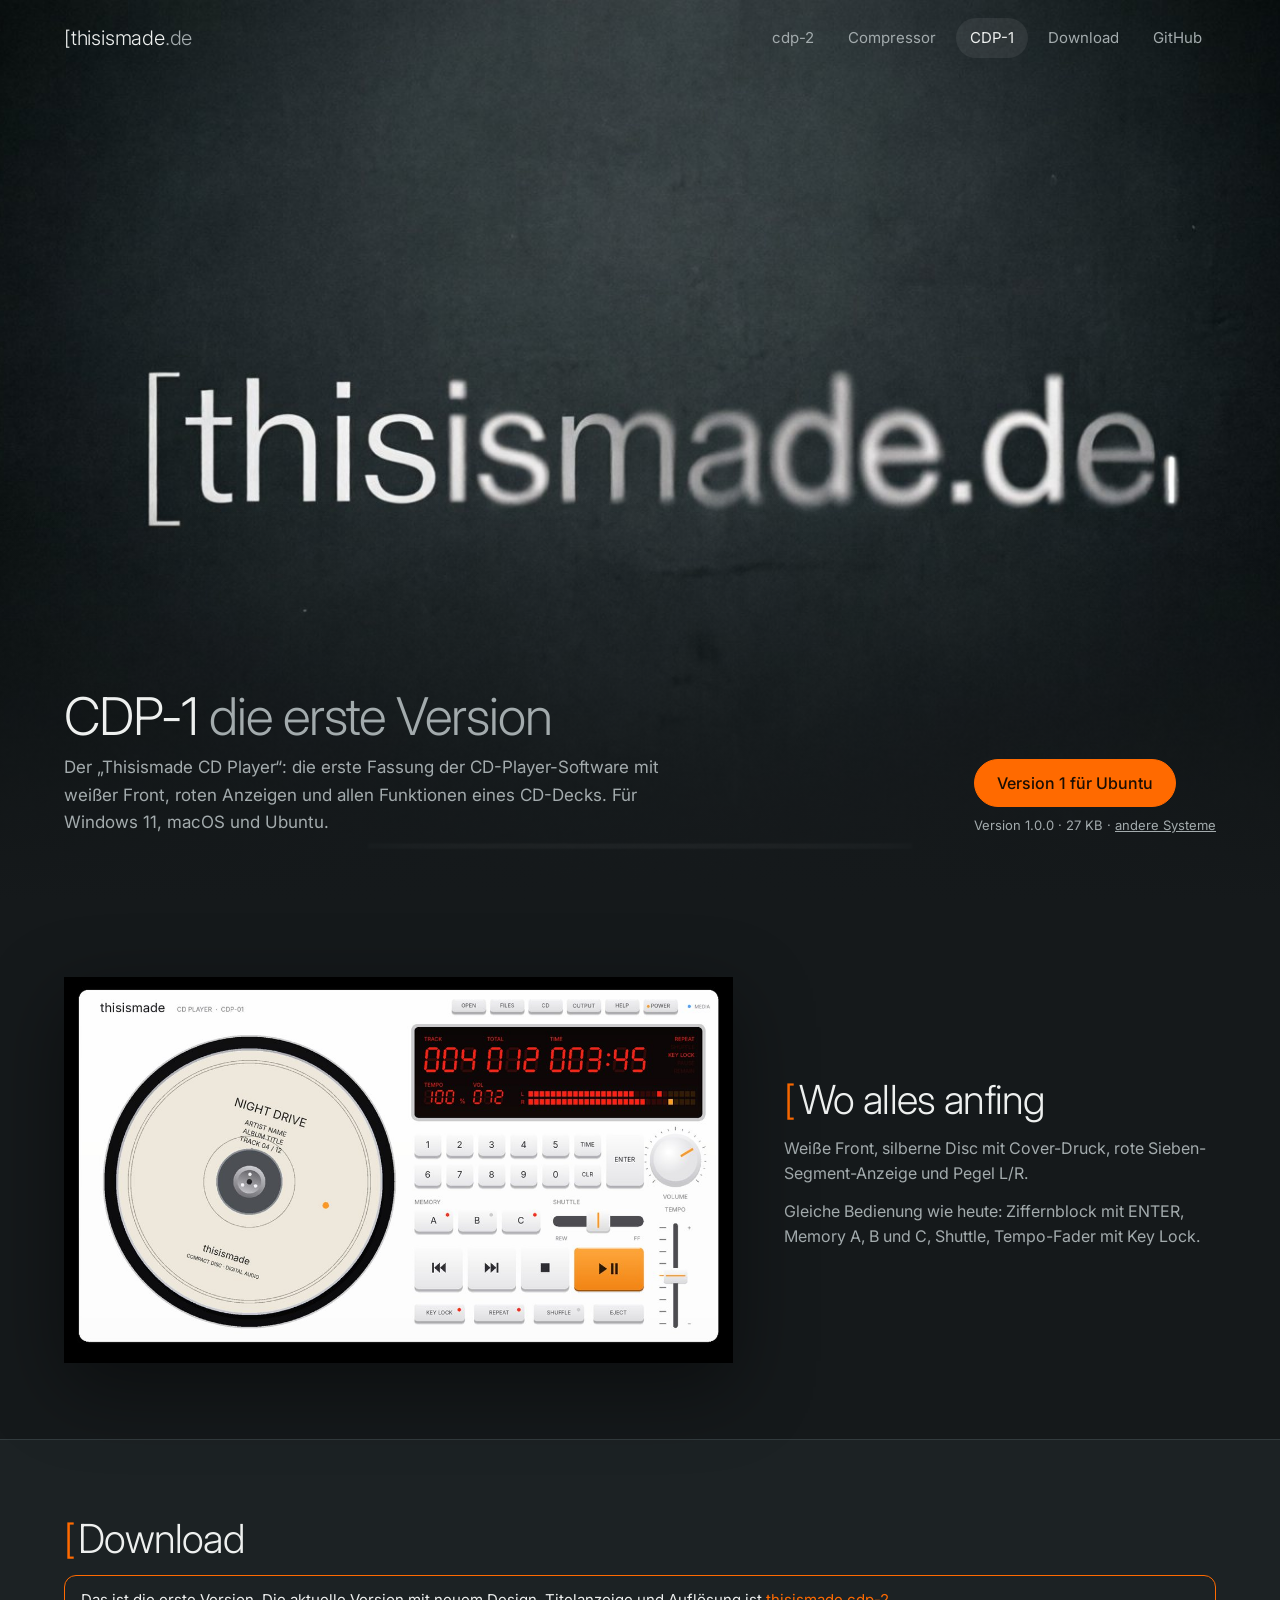
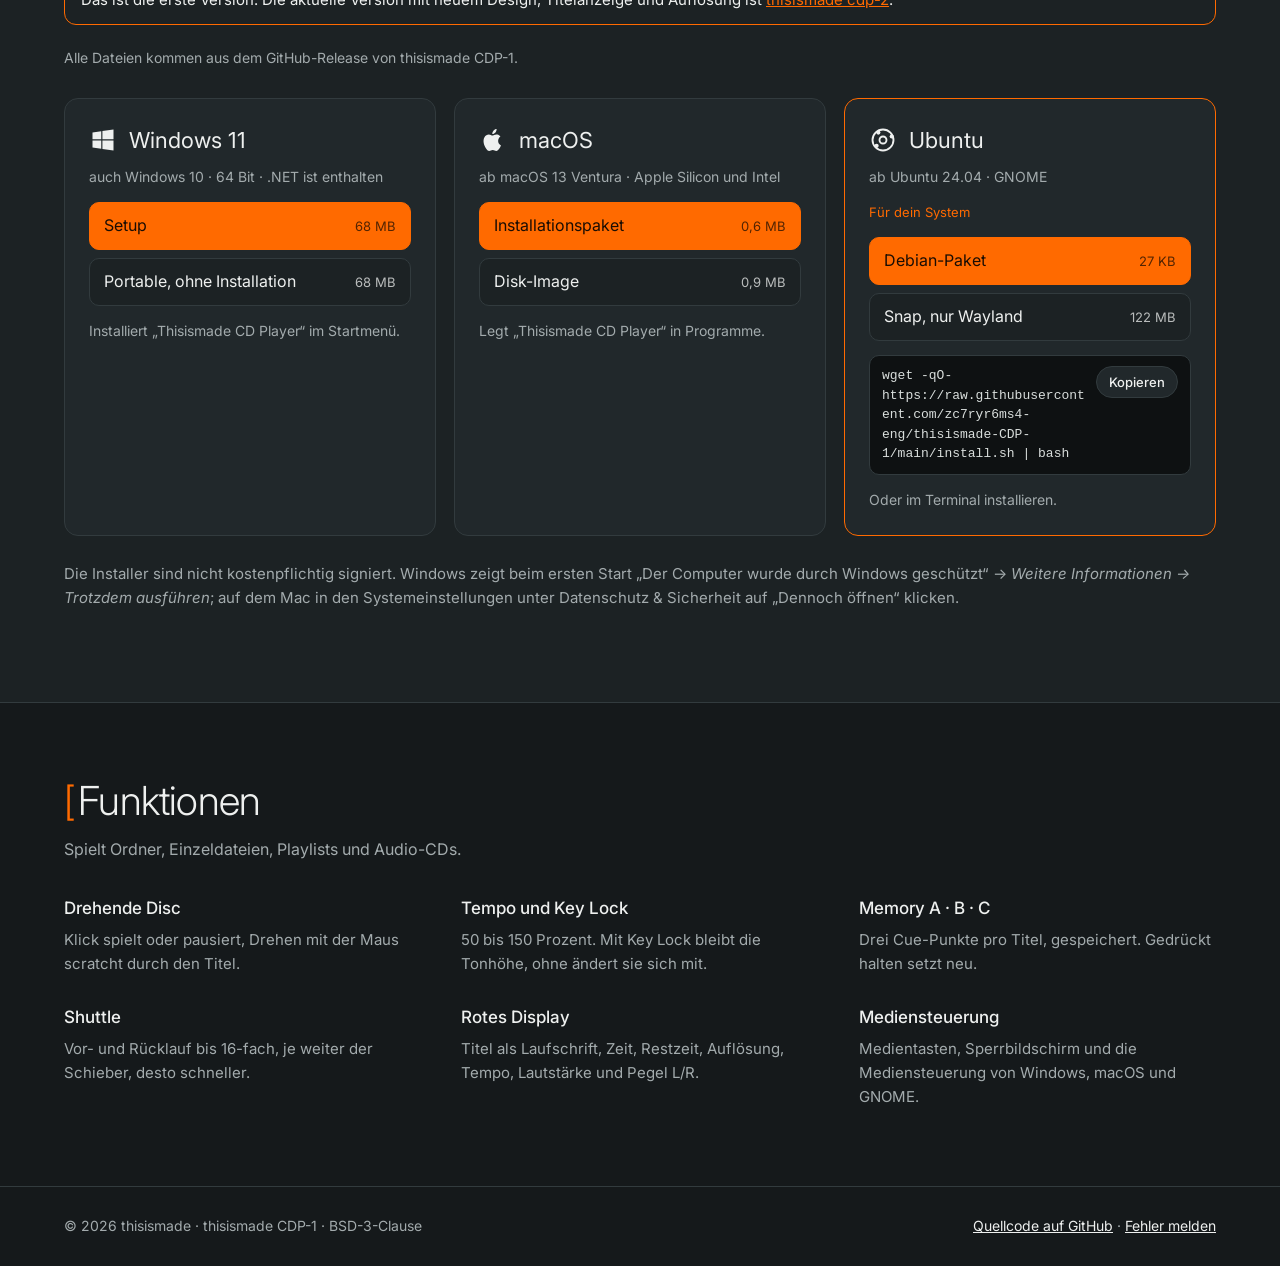
==== docs/cdp-1.html @ 824e46a5 "Website: Startseite cdp-2, eigene Unterseiten für Compressor und CDP-1 im gleichen Design Co-Authore" ====
<!DOCTYPE html>
<html lang="de">
<head>
<meta charset="utf-8">
<meta name="viewport" content="width=device-width, initial-scale=1">
<title>thisismade CDP-1</title>
<link rel="preconnect" href="https://fonts.googleapis.com">
<link rel="preconnect" href="https://fonts.gstatic.com" crossorigin>
<link href="https://fonts.googleapis.com/css2?family=Inter:wght@300;400;500;600&display=swap" rel="stylesheet">
<link rel="stylesheet" href="style.css">
</head>
<body>
<header class="hero" id="top">
  <nav aria-label="Hauptnavigation">
    <a class="mark" href="index.html">[thisismade<b>.de</b></a>
    <ul><li><a href="index.html">cdp-2</a></li><li><a href="compressor.html">Compressor</a></li><li class="keep"><a href="cdp-1.html" aria-current="page">CDP-1</a></li><li><a href="#download">Download</a></li><li><a href="https://github.com/zc7ryr6ms4-eng/thisismade-CDP-1" target="_blank" rel="noopener">GitHub</a></li></ul>
  </nav>
  <div class="hero-text">
    <div>
      <h1>CDP-1 <span>die erste Version</span></h1>
      <p class="lead">Der „Thisismade CD Player“: die erste Fassung der CD-Player-Software mit weißer Front, roten Anzeigen und allen Funktionen eines CD-Decks. Für Windows&nbsp;11, macOS und Ubuntu.</p>
    </div>
    <div class="cta">
      <a class="btn main" id="heroBtn" href="#download">Version 1 herunterladen</a>
      <span class="note" id="heroNote">Version 1.0.0 · Archiv · BSD-Lizenz</span>
    </div>
  </div>
</header>

<section class="band player" id="player">
  <div class="wrap">
    <img class="shot" src="cdp1.jpg" width="1200" height="692" alt="Die Gerätefront von Thisismade CDP-1: weiße Front mit Disc, rotem Display und Bedienfeld">
    <div>
      <h2><span class="br">[</span>Wo alles anfing</h2>
      <p>Weiße Front, silberne Disc mit Cover-Druck, rote Sieben-Segment-Anzeige und Pegel L/R.</p><p>Gleiche Bedienung wie heute: Ziffernblock mit ENTER, Memory A, B und C, Shuttle, Tempo-Fader mit Key Lock.</p>
    </div>
  </div>
</section>

<section class="band dl" id="download">
  <div class="wrap">
    <h2><span class="br">[</span>Download</h2>
    <p class="banner">Das ist die erste Version. Die aktuelle Version mit neuem Design, Titelanzeige und Auflösung ist <a href="index.html">thisismade cdp-2</a>.</p><p class="hint">Alle Dateien kommen aus dem GitHub-Release von thisismade CDP-1.</p>
    <div class="grid" id="osGrid"></div>
    <p class="more">Die Installer sind nicht kostenpflichtig signiert. Windows zeigt beim ersten Start „Der Computer wurde durch Windows geschützt“ → <em>Weitere Informationen → Trotzdem ausführen</em>; auf dem Mac in den Systemeinstellungen unter Datenschutz &amp; Sicherheit auf „Dennoch öffnen“ klicken.</p>
  </div>
</section>

<section class="band feat" id="funktionen">
  <div class="wrap">
    <h2><span class="br">[</span>Funktionen</h2>
    <p>Spielt Ordner, Einzeldateien, Playlists und Audio-CDs.</p>
    <div class="flist"><div><h4>Drehende Disc</h4><p>Klick spielt oder pausiert, Drehen mit der Maus scratcht durch den Titel.</p></div><div><h4>Tempo und Key Lock</h4><p>50 bis 150 Prozent. Mit Key Lock bleibt die Tonhöhe, ohne ändert sie sich mit.</p></div><div><h4>Memory A · B · C</h4><p>Drei Cue-Punkte pro Titel, gespeichert. Gedrückt halten setzt neu.</p></div><div><h4>Shuttle</h4><p>Vor- und Rücklauf bis 16-fach, je weiter der Schieber, desto schneller.</p></div><div><h4>Rotes Display</h4><p>Titel als Laufschrift, Zeit, Restzeit, Auflösung, Tempo, Lautstärke und Pegel L/R.</p></div><div><h4>Mediensteuerung</h4><p>Medientasten, Sperrbildschirm und die Mediensteuerung von Windows, macOS und GNOME.</p></div></div>
  </div>
</section>

<footer>
  <span>© 2026 thisismade · thisismade CDP-1 · BSD-3-Clause</span>
  <span><a href="https://github.com/zc7ryr6ms4-eng/thisismade-CDP-1" target="_blank" rel="noopener">Quellcode auf GitHub</a> · <a href="https://github.com/zc7ryr6ms4-eng/thisismade-CDP-1/issues" target="_blank" rel="noopener">Fehler melden</a></span>
</footer>

<script>
{
  const icons = {"win": "<svg viewBox=\"0 0 24 24\" aria-hidden=\"true\"><path fill=\"currentColor\" d=\"M3 5.5 10.5 4.4v7H3zM11.5 4.3 21 3v8.4h-9.5zM3 12.5h7.5v7.1L3 18.5zM11.5 12.5H21V21l-9.5-1.3z\"/></svg>", "mac": "<svg viewBox=\"0 0 24 24\" aria-hidden=\"true\"><path fill=\"currentColor\" d=\"M16.4 12.6c0-2.4 2-3.5 2-3.6-1.1-1.6-2.8-1.8-3.4-1.8-1.4-.1-2.8.9-3.5.9s-1.8-.9-3-.9C7 7.2 5.5 8.1 4.7 9.6c-1.7 2.9-.4 7.1 1.2 9.4.8 1.1 1.7 2.4 2.9 2.4s1.6-.8 3-.8 1.8.8 3 .8 2-1.1 2.8-2.3c.9-1.3 1.2-2.5 1.2-2.6 0 0-2.4-.9-2.4-3.9zM14.1 5.5c.6-.8 1.1-1.8 1-2.9-.9 0-2.1.6-2.7 1.4-.6.7-1.1 1.8-1 2.8 1 .1 2-.5 2.7-1.3z\"/></svg>", "lin": "<svg viewBox=\"0 0 24 24\" aria-hidden=\"true\"><circle cx=\"12\" cy=\"12\" r=\"9\" fill=\"none\" stroke=\"currentColor\" stroke-width=\"1.6\"/><circle cx=\"12\" cy=\"12\" r=\"3\" fill=\"none\" stroke=\"currentColor\" stroke-width=\"1.6\"/><circle cx=\"19.5\" cy=\"9\" r=\"1.8\" fill=\"currentColor\"/><circle cx=\"6.5\" cy=\"17\" r=\"1.8\" fill=\"currentColor\"/><circle cx=\"8\" cy=\"5.6\" r=\"1.8\" fill=\"currentColor\"/></svg>"};
  const systems = [{"id": "win", "name": "Windows 11", "req": "auch Windows 10 · 64 Bit · .NET ist enthalten", "files": [["https://github.com/zc7ryr6ms4-eng/thisismade-CDP-1/releases/latest/download/ThisismadeCDPlayer-Setup-1.0.0.exe", "Setup", "68 MB"], ["https://github.com/zc7ryr6ms4-eng/thisismade-CDP-1/releases/latest/download/ThisismadeCDPlayer-portable-win-x64.zip", "Portable, ohne Installation", "68 MB"]], "hint": "Installiert „Thisismade CD Player“ im Startmenü."}, {"id": "mac", "name": "macOS", "req": "ab macOS 13 Ventura · Apple Silicon und Intel", "files": [["https://github.com/zc7ryr6ms4-eng/thisismade-CDP-1/releases/latest/download/ThisismadeCDPlayer-1.0.0.pkg", "Installationspaket", "0,6 MB"], ["https://github.com/zc7ryr6ms4-eng/thisismade-CDP-1/releases/latest/download/ThisismadeCDPlayer.dmg", "Disk-Image", "0,9 MB"]], "hint": "Legt „Thisismade CD Player“ in Programme."}, {"id": "lin", "name": "Ubuntu", "req": "ab Ubuntu 24.04 · GNOME", "files": [["https://github.com/zc7ryr6ms4-eng/thisismade-CDP-1/releases/latest/download/thisismade-cd-player_1.0.0_all.deb", "Debian-Paket", "27 KB"], ["https://github.com/zc7ryr6ms4-eng/thisismade-CDP-1/releases/latest/download/thisismade-cd-player_1.0.0_amd64.snap", "Snap, nur Wayland", "122 MB"]], "cmd": "wget -qO- https://raw.githubusercontent.com/zc7ryr6ms4-eng/thisismade-CDP-1/main/install.sh | bash", "hint": "Oder im Terminal installieren."}];
  const ua = navigator.userAgent || "";
  const mine = /Windows/i.test(ua) ? "win" : /Mac OS X|Macintosh/i.test(ua) ? "mac" : /Linux|X11/i.test(ua) && !/Android/i.test(ua) ? "lin" : "";
  const grid = document.getElementById("osGrid");
  grid.innerHTML = systems.map(s => `
    <article class="os${s.id === mine ? " mine" : ""}" id="os-${s.id}">
      <h3>${icons[s.id]}${s.name}</h3>
      <p class="req">${s.req}</p>
      <span class="tag">Für dein System</span>
      <ul class="files">${s.files.map((f, i) => `
        <li><a class="${i === 0 ? "first" : ""}" href="${f[0]}" target="_blank" rel="noopener">
          <span>${f[1]}</span><small>${f[2]}</small></a></li>`).join("")}
      </ul>
      ${s.cmd ? `<div class="cmd"><code>${s.cmd}</code><button class="copy" type="button" data-cmd="${s.cmd}">Kopieren</button></div>` : ""}
      ${s.steps ? `<ol class="steps">${s.steps.map(x => `<li>${x}</li>`).join("")}</ol>` : ""}
      <p class="hint">${s.hint}</p>
    </article>`).join("");
  const heroAuto = "Version 1 f\u00fcr";
  if (mine && heroAuto) {
    const s = systems.find(x => x.id === mine);
    const btn = document.getElementById("heroBtn");
    btn.href = s.files[0][0];
    btn.target = "_blank";
    btn.rel = "noopener";
    btn.textContent = heroAuto + " " + s.name;
    document.getElementById("heroNote").innerHTML = "Version 1.0.0" + " · " + s.files[0][2] + ' · <a href="#download">andere Systeme</a>';
  }
  grid.addEventListener("click", async e => {
    const b = e.target.closest(".copy");
    if (!b) return;
    try {
      await navigator.clipboard.writeText(b.dataset.cmd);
      b.textContent = "Kopiert";
    } catch (err) {
      const r = document.createRange();
      r.selectNodeContents(b.previousElementSibling);
      const sel = getSelection();
      sel.removeAllRanges();
      sel.addRange(r);
      b.textContent = "Markiert";
    }
    setTimeout(() => { b.textContent = "Kopieren"; }, 1800);
  });
}
</script>
</body>
</html>
---- docs/style.css ----
/* VOICE occasion: a quiet product launch for one maker's own software
   IDEA the brand's dark chalkboard card, with the [ bracket as the recurring mark
   PICTURE the thisismade.de board full-bleed, then the player itself, large
   COLOUR charcoal #15191b, chalk white, slate greys, one orange #ff6a00 from the player's PLAY key
   TYPE Inter 300 for headings (like the thin logo), Inter 400/500 for text
   LAYOUT board as first screen with nav on top and title in the lower band; player, downloads in three columns, features, footer */
:root{color-scheme:dark;--bg:#15191b;--bg2:#1c2224;--panel:#21282b;--line:#323b3e;--ink:#eef0ef;--dim:#a3abad;--accent:#ff6a00;--accent-ink:#1a0d03}
*{box-sizing:border-box;min-width:0}
html{scroll-padding-top:72px;scroll-behavior:smooth}
body{margin:0;background:var(--bg);color:var(--ink);font:16px/1.6 Inter,"Helvetica Neue",Helvetica,Arial,sans-serif;overflow-x:clip;-webkit-font-smoothing:antialiased}
a{color:inherit}
img{max-width:100%;height:auto;display:block}
.wrap{max-width:1240px;margin:0 auto}
.band{padding-block:clamp(40px,6vw,96px);padding-left:max(5vw,16px,env(safe-area-inset-left,0px));padding-right:max(5vw,16px,env(safe-area-inset-right,0px))}

/* Kopf */
nav{position:absolute;inset:0 0 auto 0;z-index:2;display:flex;align-items:center;justify-content:space-between;gap:16px;flex-wrap:wrap;padding:18px max(5vw,16px)}
.mark{font-weight:300;font-size:20px;letter-spacing:-.01em;text-decoration:none;color:var(--ink)}
.mark b{font-weight:300;color:var(--dim)}
nav ul{display:flex;gap:6px;list-style:none;margin:0;padding:0;flex-wrap:wrap}
nav li a{display:inline-flex;align-items:center;min-height:40px;padding:0 14px;border-radius:20px;text-decoration:none;color:var(--dim);font-size:15px}
nav li a:hover,nav li a:focus-visible{color:var(--ink);background:rgba(255,255,255,.07)}

/* Bühne */
.hero{position:relative;min-height:min(100svh,940px);background:#111 url("bg.jpg") center 42%/cover no-repeat;display:flex;align-items:flex-end}
.hero::after{content:"";position:absolute;inset:0;background:linear-gradient(to bottom,rgba(21,25,27,0) 55%,rgba(21,25,27,.85) 88%,var(--bg) 100%);pointer-events:none}
.hero-text{position:relative;z-index:1;width:100%;padding:0 max(5vw,16px) clamp(32px,5vw,64px);display:grid;grid-template-columns:minmax(0,1fr) auto;gap:20px 40px;align-items:end;max-width:1340px;margin:0 auto}
h1{font-weight:300;font-size:clamp(34px,5vw,52px);line-height:1.05;letter-spacing:-.02em;margin:0 0 10px;text-wrap:balance}
h1 span{color:var(--dim)}
.lead{margin:0;color:var(--dim);font-size:17px;max-width:56ch}
.cta{display:flex;flex-direction:column;align-items:flex-start;gap:8px}
.btn{display:inline-flex;align-items:center;gap:10px;min-height:48px;padding:0 22px;border-radius:24px;font:500 16px/1 Inter,sans-serif;text-decoration:none;border:1px solid var(--line);background:var(--panel);color:var(--ink);cursor:pointer}
.btn:hover{border-color:#56615f}
.btn:focus-visible,.copy:focus-visible,nav a:focus-visible{outline:2px solid var(--accent);outline-offset:2px}
.btn.main{background:var(--accent);border-color:var(--accent);color:var(--accent-ink)}
.btn.main:hover{background:#ff8128}
.note{font-size:13px;color:var(--dim)}

/* Player */
.player{background:var(--bg)}
.player .wrap{display:grid;grid-template-columns:minmax(0,1.55fr) minmax(0,1fr);gap:clamp(28px,4vw,56px);align-items:center}
.shot{filter:drop-shadow(0 24px 40px rgba(0,0,0,.45))}
h2{font-weight:300;font-size:clamp(28px,3.6vw,40px);line-height:1.1;letter-spacing:-.02em;margin:0 0 14px;text-wrap:balance}
.player p{color:var(--dim);margin:0 0 12px}
.br{color:var(--accent);font-weight:300;margin-right:4px}

/* Downloads */
.dl{background:var(--bg2);border-block:1px solid var(--line)}
.grid{display:grid;grid-template-columns:repeat(3,minmax(0,1fr));gap:18px;margin-top:28px}
.os{background:var(--panel);border:1px solid var(--line);border-radius:14px;padding:24px;display:flex;flex-direction:column;gap:14px}
.os.mine{border-color:var(--accent)}
.os h3{margin:0;font-weight:400;font-size:22px;display:flex;align-items:center;gap:12px}
.os h3 svg{width:28px;height:28px;flex:none}
.os .req{margin:-6px 0 0;color:var(--dim);font-size:14px}
.tag{display:none;font-size:13px;color:var(--accent)}
.os.mine .tag{display:block}
.files{list-style:none;margin:0;padding:0;display:grid;gap:8px}
.files a{display:flex;justify-content:space-between;align-items:center;gap:12px;min-height:48px;padding:10px 14px;border-radius:10px;border:1px solid var(--line);text-decoration:none;background:var(--bg2)}
.files a:hover{border-color:#56615f}
.files a.first{background:var(--accent);border-color:var(--accent);color:var(--accent-ink)}
.files small{white-space:nowrap;opacity:.75;font-size:13px}
.cmd{background:#0e1112;border:1px solid var(--line);border-radius:10px;padding:10px 12px;display:flex;gap:10px;align-items:flex-start}
.cmd code{flex:1;font:13px/1.5 ui-monospace,"SF Mono",Menlo,Consolas,monospace;color:#d9dedc;overflow-wrap:anywhere}
.copy{flex:none;min-height:32px;padding:0 12px;border-radius:16px;border:1px solid var(--line);background:var(--panel);color:var(--ink);font:500 13px Inter,sans-serif;cursor:pointer}
.hint{font-size:14px;color:var(--dim);margin:0}
.more{margin-top:26px;color:var(--dim);font-size:15px}

/* Funktionen */
.feat .wrap>p{color:var(--dim);max-width:62ch;margin:0}
.flist{display:grid;grid-template-columns:repeat(3,minmax(0,1fr));gap:28px 40px;margin-top:32px}
.flist h4{margin:0 0 6px;font-weight:500;font-size:17px}
.flist p{margin:0;color:var(--dim);font-size:15px}

footer{border-top:1px solid var(--line);padding:28px max(5vw,16px);display:flex;justify-content:space-between;gap:16px;flex-wrap:wrap;color:var(--dim);font-size:14px}
footer a{color:var(--ink)}

@media(max-width:900px){.player .wrap{grid-template-columns:minmax(0,1fr)}.grid{grid-template-columns:minmax(0,1fr)}.flist{grid-template-columns:repeat(2,minmax(0,1fr))}}
@media(max-width:600px){.hero{min-height:0;background:var(--bg) url("bg.jpg") center 64px/130% auto no-repeat;padding-top:calc(73vw + 64px)}.hero::after{background:linear-gradient(to bottom,rgba(21,25,27,0) 0,rgba(21,25,27,0) calc(73vw - 30px),var(--bg) calc(73vw + 64px))}.hero-text{grid-template-columns:minmax(0,1fr)}.flist{grid-template-columns:minmax(0,1fr)}nav li:not(.keep){display:none}}
@media(prefers-reduced-motion:reduce){html{scroll-behavior:auto}}

nav li a[aria-current=page]{color:var(--ink);background:rgba(255,255,255,.07)}
.steps{margin:0;padding-left:22px;color:var(--dim);font-size:15px;display:grid;gap:6px}
.steps code,.hint code,.flist code{font:13px ui-monospace,"SF Mono",Menlo,Consolas,monospace;color:#d9dedc;overflow-wrap:anywhere}
.tbl{overflow-x:auto;margin-top:32px;border:1px solid var(--line);border-radius:14px}
table{border-collapse:collapse;width:100%;font-size:15px}
th,td{padding:12px 16px;text-align:left;border-bottom:1px solid var(--line)}
th{font-weight:500;color:var(--dim);font-size:14px}
tr:last-child td{border-bottom:0}
td.num{text-align:right;white-space:nowrap;font-variant-numeric:tabular-nums}
.chain{margin-top:28px;display:flex;flex-wrap:wrap;gap:8px;align-items:center;color:var(--dim);font-size:14px}
.chain span{border:1px solid var(--line);border-radius:18px;padding:6px 12px;color:var(--ink);background:var(--panel);white-space:nowrap}
.chain i{font-style:normal;color:var(--accent)}
.banner{margin:0 0 22px;padding:12px 16px;border:1px solid var(--accent);border-radius:12px;color:var(--ink);font-size:15px}
.banner a{color:var(--accent)}
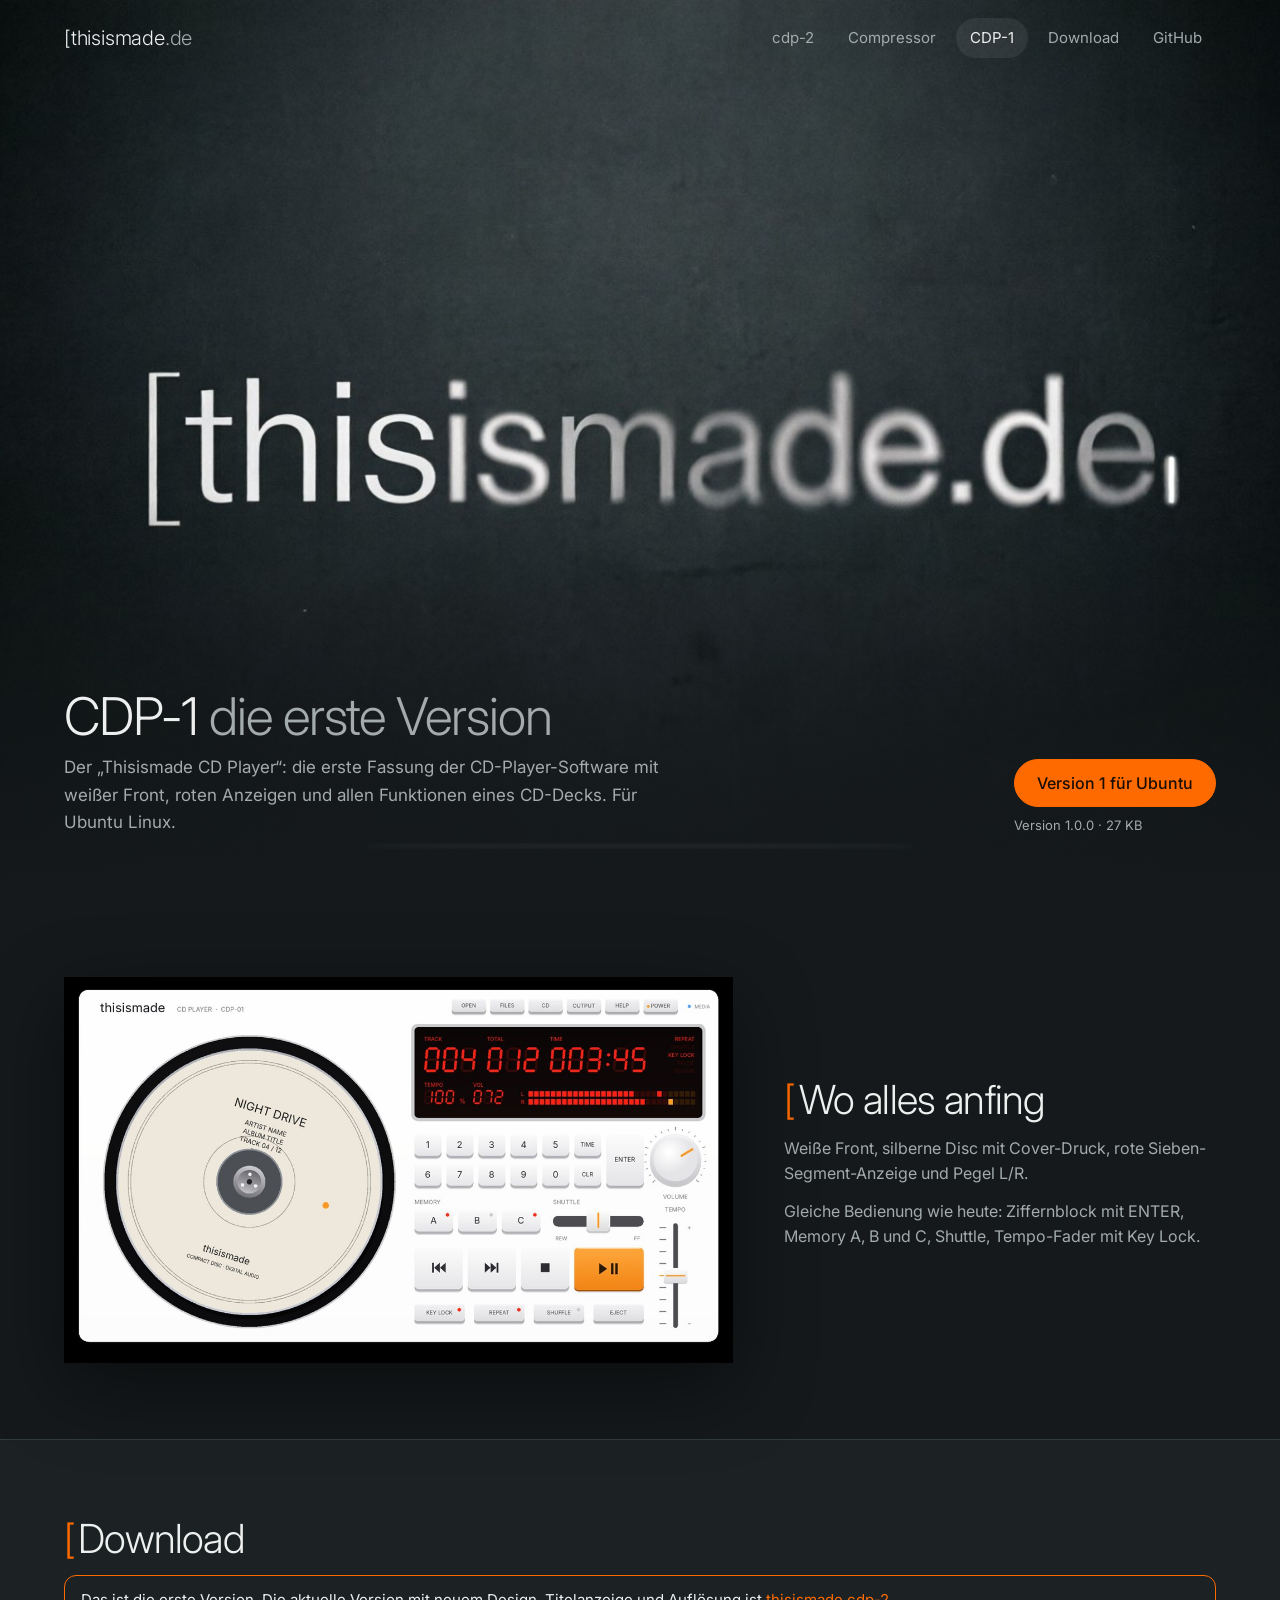
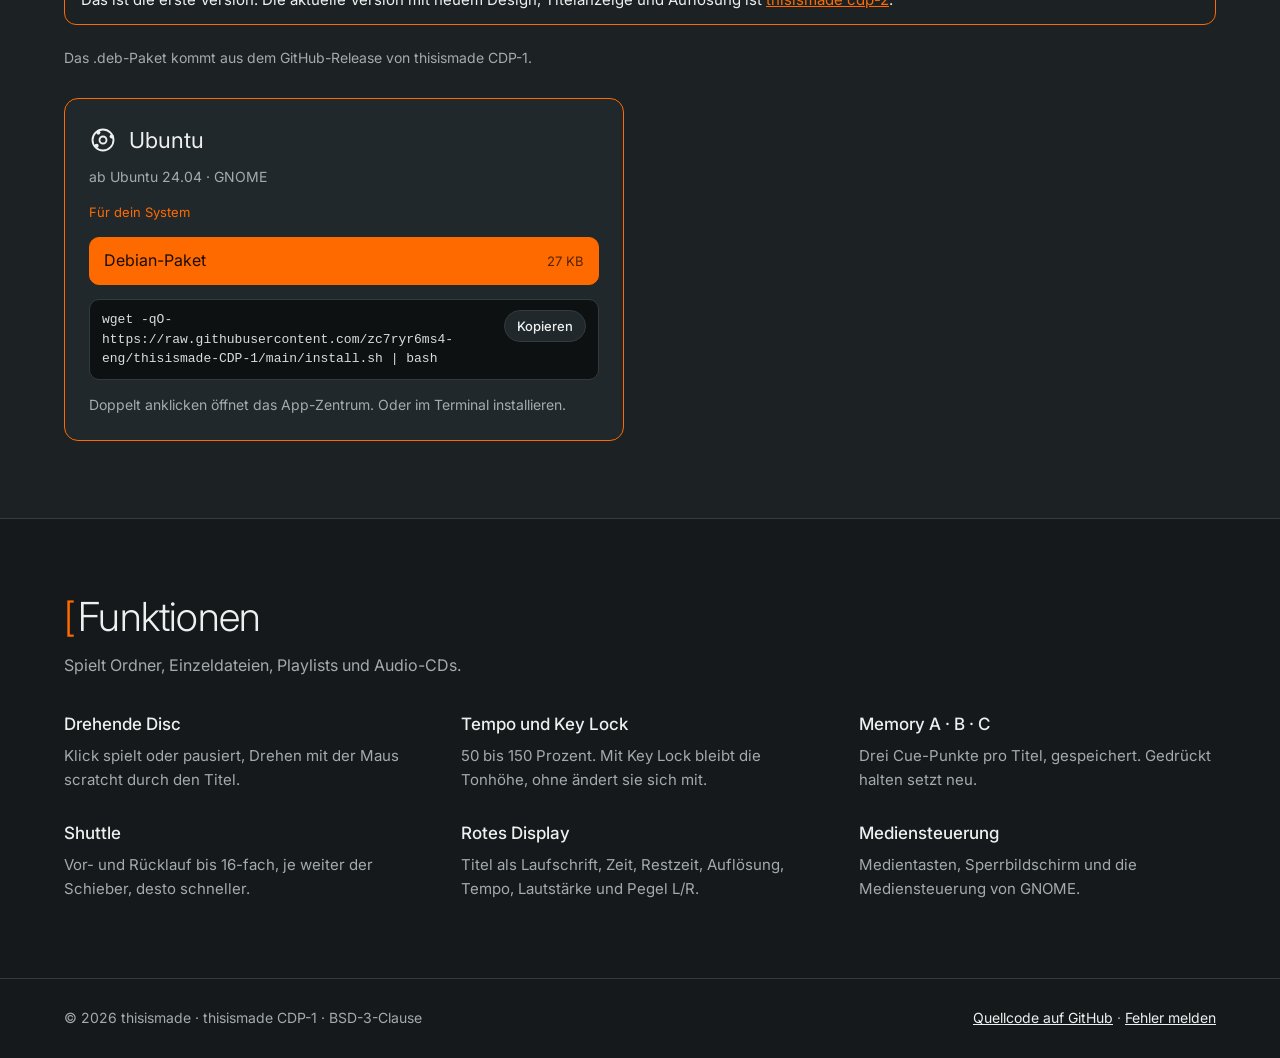
==== commit 9a066b35: "Website: CDP-1 nur noch als Ubuntu-.deb Co-Authored-By: Claude Opus 5.5 <noreply@anthropic.com> Clau" ====
--- a/docs/cdp-1.html
+++ b/docs/cdp-1.html
@@ -18,11 +18,11 @@
   <div class="hero-text">
     <div>
       <h1>CDP-1 <span>die erste Version</span></h1>
-      <p class="lead">Der „Thisismade CD Player“: die erste Fassung der CD-Player-Software mit weißer Front, roten Anzeigen und allen Funktionen eines CD-Decks. Für Windows&nbsp;11, macOS und Ubuntu.</p>
+      <p class="lead">Der „Thisismade CD Player“: die erste Fassung der CD-Player-Software mit weißer Front, roten Anzeigen und allen Funktionen eines CD-Decks. Für Ubuntu Linux.</p>
     </div>
     <div class="cta">
       <a class="btn main" id="heroBtn" href="#download">Version 1 herunterladen</a>
-      <span class="note" id="heroNote">Version 1.0.0 · Archiv · BSD-Lizenz</span>
+      <span class="note" id="heroNote">Version 1.0.0 · .deb · Archiv · BSD-Lizenz</span>
     </div>
   </div>
 </header>
@@ -40,9 +40,9 @@
 <section class="band dl" id="download">
   <div class="wrap">
     <h2><span class="br">[</span>Download</h2>
-    <p class="banner">Das ist die erste Version. Die aktuelle Version mit neuem Design, Titelanzeige und Auflösung ist <a href="index.html">thisismade cdp-2</a>.</p><p class="hint">Alle Dateien kommen aus dem GitHub-Release von thisismade CDP-1.</p>
+    <p class="banner">Das ist die erste Version. Die aktuelle Version mit neuem Design, Titelanzeige und Auflösung ist <a href="index.html">thisismade cdp-2</a>.</p><p class="hint">Das .deb-Paket kommt aus dem GitHub-Release von thisismade CDP-1.</p>
     <div class="grid" id="osGrid"></div>
-    <p class="more">Die Installer sind nicht kostenpflichtig signiert. Windows zeigt beim ersten Start „Der Computer wurde durch Windows geschützt“ → <em>Weitere Informationen → Trotzdem ausführen</em>; auf dem Mac in den Systemeinstellungen unter Datenschutz &amp; Sicherheit auf „Dennoch öffnen“ klicken.</p>
+    
   </div>
 </section>
 
@@ -50,7 +50,7 @@
   <div class="wrap">
     <h2><span class="br">[</span>Funktionen</h2>
     <p>Spielt Ordner, Einzeldateien, Playlists und Audio-CDs.</p>
-    <div class="flist"><div><h4>Drehende Disc</h4><p>Klick spielt oder pausiert, Drehen mit der Maus scratcht durch den Titel.</p></div><div><h4>Tempo und Key Lock</h4><p>50 bis 150 Prozent. Mit Key Lock bleibt die Tonhöhe, ohne ändert sie sich mit.</p></div><div><h4>Memory A · B · C</h4><p>Drei Cue-Punkte pro Titel, gespeichert. Gedrückt halten setzt neu.</p></div><div><h4>Shuttle</h4><p>Vor- und Rücklauf bis 16-fach, je weiter der Schieber, desto schneller.</p></div><div><h4>Rotes Display</h4><p>Titel als Laufschrift, Zeit, Restzeit, Auflösung, Tempo, Lautstärke und Pegel L/R.</p></div><div><h4>Mediensteuerung</h4><p>Medientasten, Sperrbildschirm und die Mediensteuerung von Windows, macOS und GNOME.</p></div></div>
+    <div class="flist"><div><h4>Drehende Disc</h4><p>Klick spielt oder pausiert, Drehen mit der Maus scratcht durch den Titel.</p></div><div><h4>Tempo und Key Lock</h4><p>50 bis 150 Prozent. Mit Key Lock bleibt die Tonhöhe, ohne ändert sie sich mit.</p></div><div><h4>Memory A · B · C</h4><p>Drei Cue-Punkte pro Titel, gespeichert. Gedrückt halten setzt neu.</p></div><div><h4>Shuttle</h4><p>Vor- und Rücklauf bis 16-fach, je weiter der Schieber, desto schneller.</p></div><div><h4>Rotes Display</h4><p>Titel als Laufschrift, Zeit, Restzeit, Auflösung, Tempo, Lautstärke und Pegel L/R.</p></div><div><h4>Mediensteuerung</h4><p>Medientasten, Sperrbildschirm und die Mediensteuerung von GNOME.</p></div></div>
   </div>
 </section>
 
@@ -62,10 +62,11 @@
 <script>
 {
   const icons = {"win": "<svg viewBox=\"0 0 24 24\" aria-hidden=\"true\"><path fill=\"currentColor\" d=\"M3 5.5 10.5 4.4v7H3zM11.5 4.3 21 3v8.4h-9.5zM3 12.5h7.5v7.1L3 18.5zM11.5 12.5H21V21l-9.5-1.3z\"/></svg>", "mac": "<svg viewBox=\"0 0 24 24\" aria-hidden=\"true\"><path fill=\"currentColor\" d=\"M16.4 12.6c0-2.4 2-3.5 2-3.6-1.1-1.6-2.8-1.8-3.4-1.8-1.4-.1-2.8.9-3.5.9s-1.8-.9-3-.9C7 7.2 5.5 8.1 4.7 9.6c-1.7 2.9-.4 7.1 1.2 9.4.8 1.1 1.7 2.4 2.9 2.4s1.6-.8 3-.8 1.8.8 3 .8 2-1.1 2.8-2.3c.9-1.3 1.2-2.5 1.2-2.6 0 0-2.4-.9-2.4-3.9zM14.1 5.5c.6-.8 1.1-1.8 1-2.9-.9 0-2.1.6-2.7 1.4-.6.7-1.1 1.8-1 2.8 1 .1 2-.5 2.7-1.3z\"/></svg>", "lin": "<svg viewBox=\"0 0 24 24\" aria-hidden=\"true\"><circle cx=\"12\" cy=\"12\" r=\"9\" fill=\"none\" stroke=\"currentColor\" stroke-width=\"1.6\"/><circle cx=\"12\" cy=\"12\" r=\"3\" fill=\"none\" stroke=\"currentColor\" stroke-width=\"1.6\"/><circle cx=\"19.5\" cy=\"9\" r=\"1.8\" fill=\"currentColor\"/><circle cx=\"6.5\" cy=\"17\" r=\"1.8\" fill=\"currentColor\"/><circle cx=\"8\" cy=\"5.6\" r=\"1.8\" fill=\"currentColor\"/></svg>"};
-  const systems = [{"id": "win", "name": "Windows 11", "req": "auch Windows 10 · 64 Bit · .NET ist enthalten", "files": [["https://github.com/zc7ryr6ms4-eng/thisismade-CDP-1/releases/latest/download/ThisismadeCDPlayer-Setup-1.0.0.exe", "Setup", "68 MB"], ["https://github.com/zc7ryr6ms4-eng/thisismade-CDP-1/releases/latest/download/ThisismadeCDPlayer-portable-win-x64.zip", "Portable, ohne Installation", "68 MB"]], "hint": "Installiert „Thisismade CD Player“ im Startmenü."}, {"id": "mac", "name": "macOS", "req": "ab macOS 13 Ventura · Apple Silicon und Intel", "files": [["https://github.com/zc7ryr6ms4-eng/thisismade-CDP-1/releases/latest/download/ThisismadeCDPlayer-1.0.0.pkg", "Installationspaket", "0,6 MB"], ["https://github.com/zc7ryr6ms4-eng/thisismade-CDP-1/releases/latest/download/ThisismadeCDPlayer.dmg", "Disk-Image", "0,9 MB"]], "hint": "Legt „Thisismade CD Player“ in Programme."}, {"id": "lin", "name": "Ubuntu", "req": "ab Ubuntu 24.04 · GNOME", "files": [["https://github.com/zc7ryr6ms4-eng/thisismade-CDP-1/releases/latest/download/thisismade-cd-player_1.0.0_all.deb", "Debian-Paket", "27 KB"], ["https://github.com/zc7ryr6ms4-eng/thisismade-CDP-1/releases/latest/download/thisismade-cd-player_1.0.0_amd64.snap", "Snap, nur Wayland", "122 MB"]], "cmd": "wget -qO- https://raw.githubusercontent.com/zc7ryr6ms4-eng/thisismade-CDP-1/main/install.sh | bash", "hint": "Oder im Terminal installieren."}];
+  const systems = [{"id": "lin", "name": "Ubuntu", "req": "ab Ubuntu 24.04 · GNOME", "files": [["https://github.com/zc7ryr6ms4-eng/thisismade-CDP-1/releases/latest/download/thisismade-cd-player_1.0.0_all.deb", "Debian-Paket", "27 KB"]], "cmd": "wget -qO- https://raw.githubusercontent.com/zc7ryr6ms4-eng/thisismade-CDP-1/main/install.sh | bash", "hint": "Doppelt anklicken öffnet das App-Zentrum. Oder im Terminal installieren."}];
   const ua = navigator.userAgent || "";
   const mine = /Windows/i.test(ua) ? "win" : /Mac OS X|Macintosh/i.test(ua) ? "mac" : /Linux|X11/i.test(ua) && !/Android/i.test(ua) ? "lin" : "";
   const grid = document.getElementById("osGrid");
+  if (systems.length === 1) grid.classList.add("one");
   grid.innerHTML = systems.map(s => `
     <article class="os${s.id === mine ? " mine" : ""}" id="os-${s.id}">
       <h3>${icons[s.id]}${s.name}</h3>
@@ -80,14 +81,14 @@
       <p class="hint">${s.hint}</p>
     </article>`).join("");
   const heroAuto = "Version 1 f\u00fcr";
-  if (mine && heroAuto) {
-    const s = systems.find(x => x.id === mine);
+  const s = systems.length === 1 ? systems[0] : systems.find(x => x.id === mine);
+  if (s && heroAuto) {
     const btn = document.getElementById("heroBtn");
     btn.href = s.files[0][0];
     btn.target = "_blank";
     btn.rel = "noopener";
     btn.textContent = heroAuto + " " + s.name;
-    document.getElementById("heroNote").innerHTML = "Version 1.0.0" + " · " + s.files[0][2] + ' · <a href="#download">andere Systeme</a>';
+    document.getElementById("heroNote").innerHTML = "Version 1.0.0" + " · " + s.files[0][2] + (systems.length > 1 ? ' · <a href="#download">andere Systeme</a>' : "");
   }
   grid.addEventListener("click", async e => {
     const b = e.target.closest(".copy");
--- a/docs/style.css
+++ b/docs/style.css
@@ -47,6 +47,7 @@
 /* Downloads */
 .dl{background:var(--bg2);border-block:1px solid var(--line)}
 .grid{display:grid;grid-template-columns:repeat(3,minmax(0,1fr));gap:18px;margin-top:28px}
+.grid.one{grid-template-columns:minmax(0,560px)}
 .os{background:var(--panel);border:1px solid var(--line);border-radius:14px;padding:24px;display:flex;flex-direction:column;gap:14px}
 .os.mine{border-color:var(--accent)}
 .os h3{margin:0;font-weight:400;font-size:22px;display:flex;align-items:center;gap:12px}
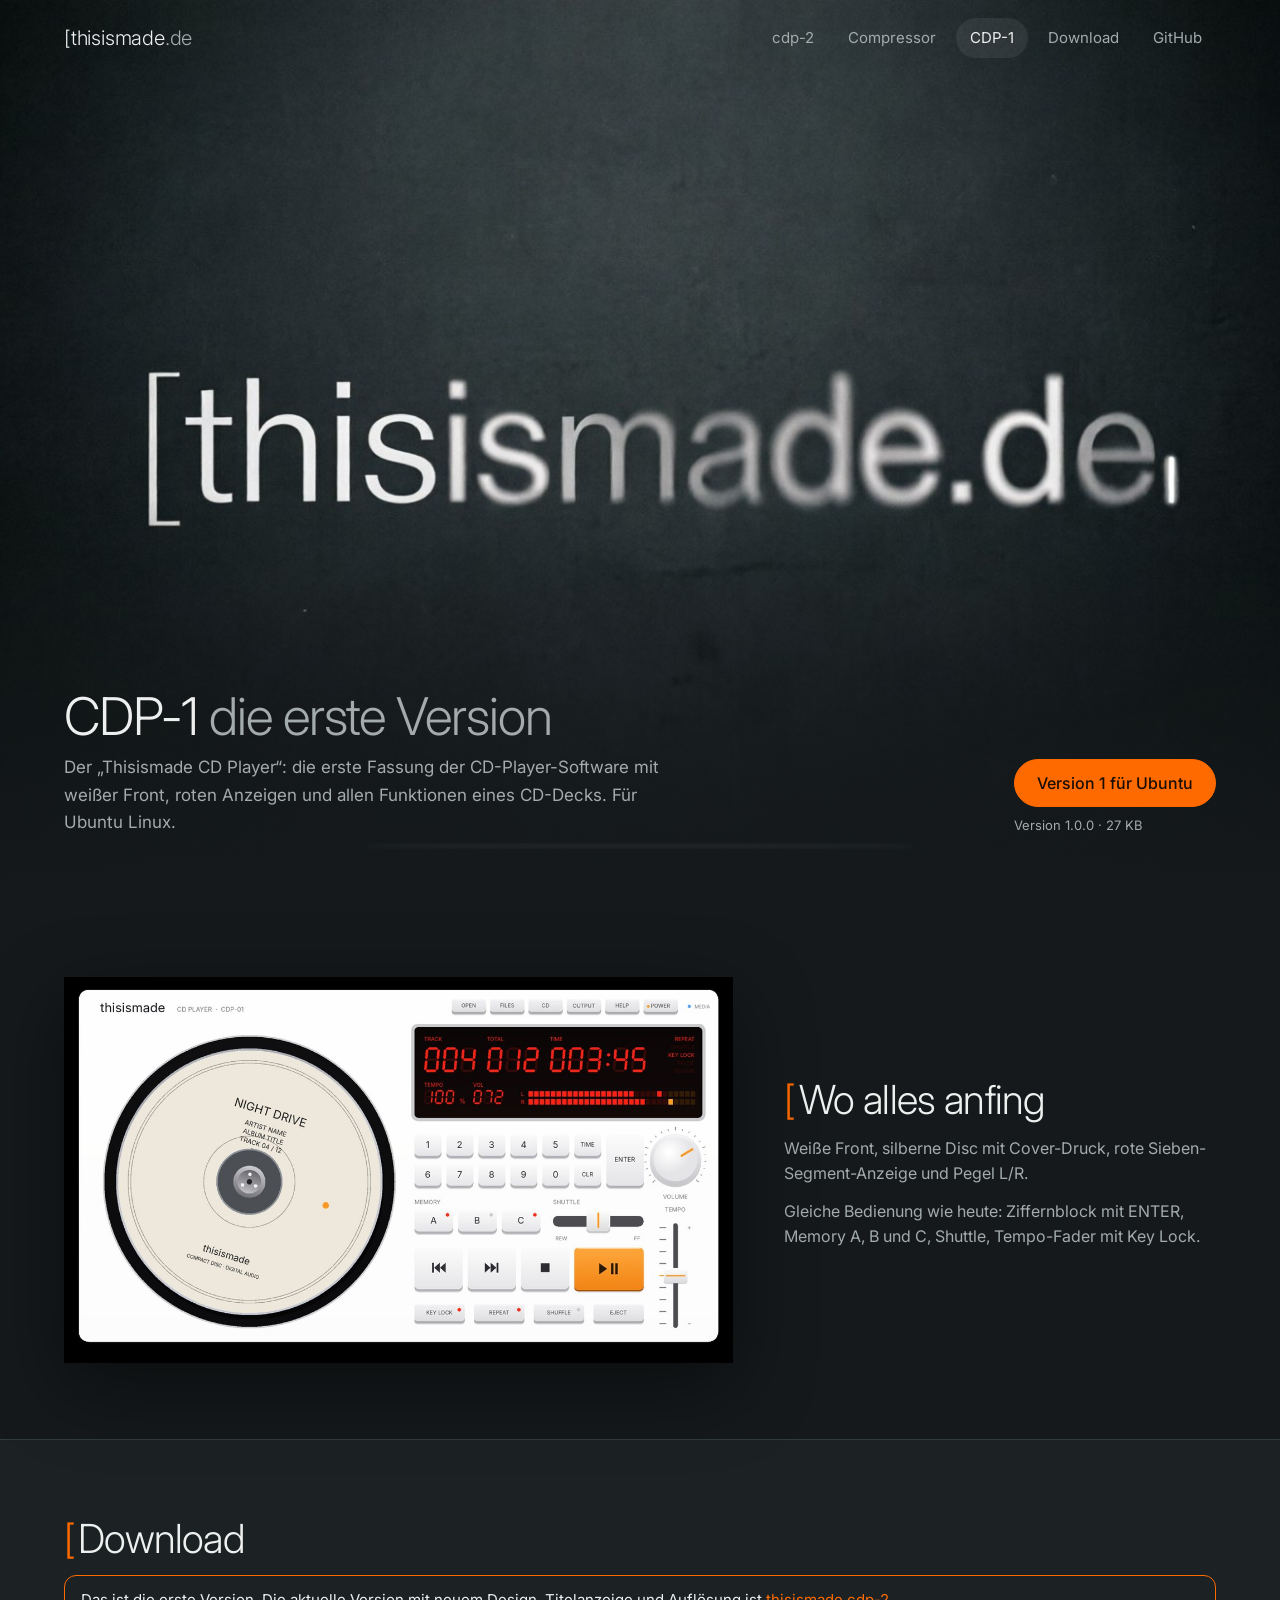
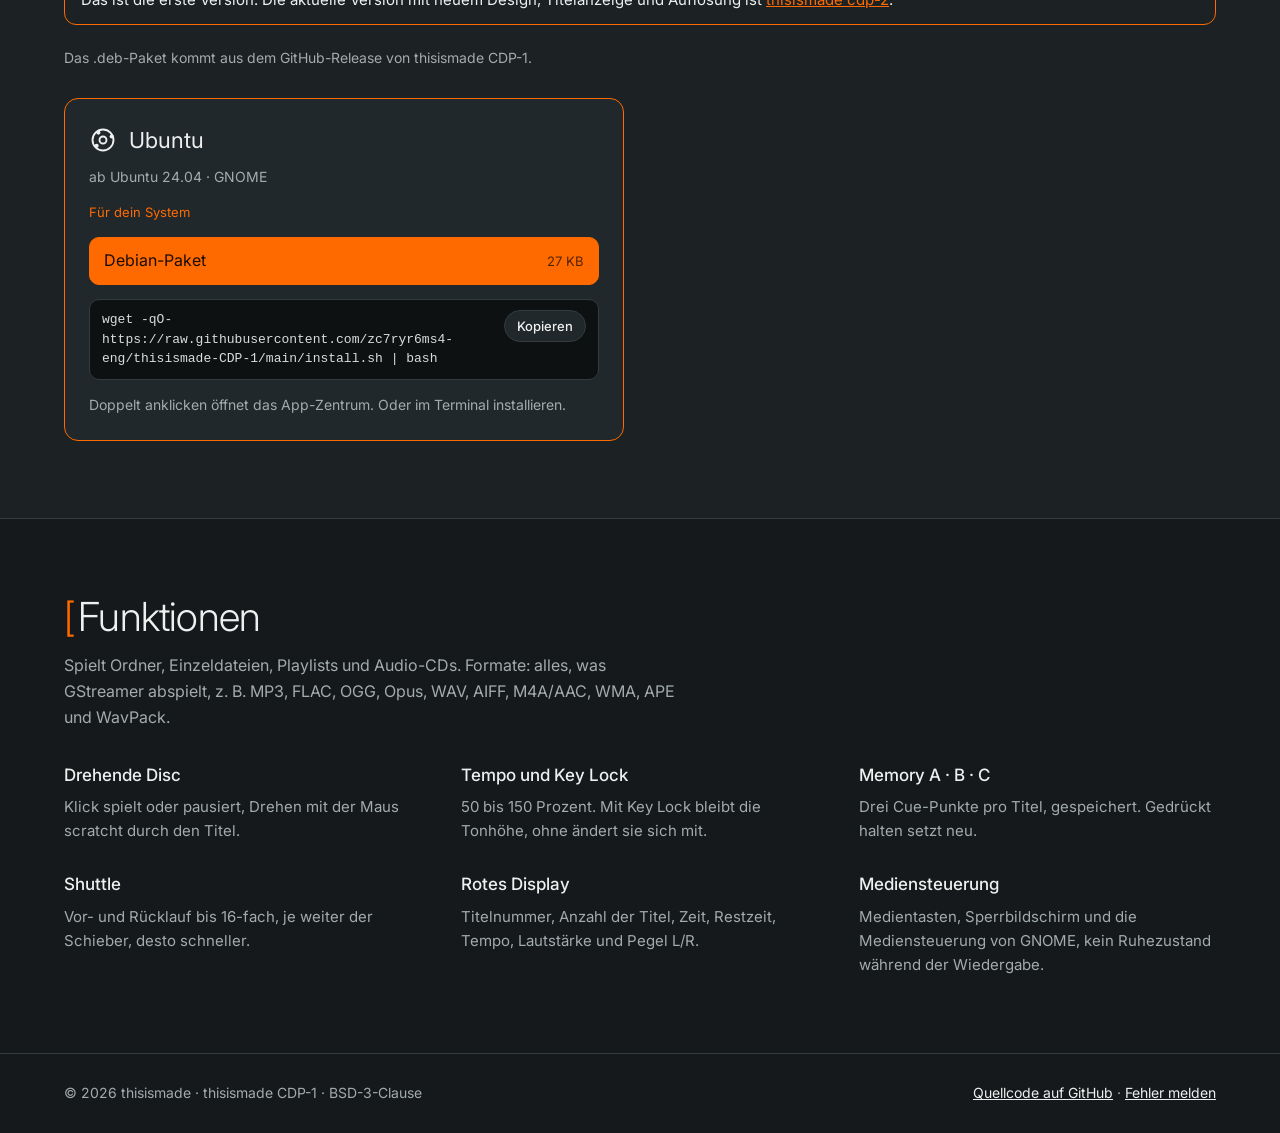
==== commit 169c6583: "Website: Formate, CDP-1-Display und Download-Button für Nicht-Linux-Besucher angepasst Co-Authored-B" ====
--- a/docs/cdp-1.html
+++ b/docs/cdp-1.html
@@ -49,8 +49,8 @@
 <section class="band feat" id="funktionen">
   <div class="wrap">
     <h2><span class="br">[</span>Funktionen</h2>
-    <p>Spielt Ordner, Einzeldateien, Playlists und Audio-CDs.</p>
-    <div class="flist"><div><h4>Drehende Disc</h4><p>Klick spielt oder pausiert, Drehen mit der Maus scratcht durch den Titel.</p></div><div><h4>Tempo und Key Lock</h4><p>50 bis 150 Prozent. Mit Key Lock bleibt die Tonhöhe, ohne ändert sie sich mit.</p></div><div><h4>Memory A · B · C</h4><p>Drei Cue-Punkte pro Titel, gespeichert. Gedrückt halten setzt neu.</p></div><div><h4>Shuttle</h4><p>Vor- und Rücklauf bis 16-fach, je weiter der Schieber, desto schneller.</p></div><div><h4>Rotes Display</h4><p>Titel als Laufschrift, Zeit, Restzeit, Auflösung, Tempo, Lautstärke und Pegel L/R.</p></div><div><h4>Mediensteuerung</h4><p>Medientasten, Sperrbildschirm und die Mediensteuerung von GNOME.</p></div></div>
+    <p>Spielt Ordner, Einzeldateien, Playlists und Audio-CDs. Formate: alles, was GStreamer abspielt, z.&nbsp;B. MP3, FLAC, OGG, Opus, WAV, AIFF, M4A/AAC, WMA, APE und WavPack.</p>
+    <div class="flist"><div><h4>Drehende Disc</h4><p>Klick spielt oder pausiert, Drehen mit der Maus scratcht durch den Titel.</p></div><div><h4>Tempo und Key Lock</h4><p>50 bis 150 Prozent. Mit Key Lock bleibt die Tonhöhe, ohne ändert sie sich mit.</p></div><div><h4>Memory A · B · C</h4><p>Drei Cue-Punkte pro Titel, gespeichert. Gedrückt halten setzt neu.</p></div><div><h4>Shuttle</h4><p>Vor- und Rücklauf bis 16-fach, je weiter der Schieber, desto schneller.</p></div><div><h4>Rotes Display</h4><p>Titelnummer, Anzahl der Titel, Zeit, Restzeit, Tempo, Lautstärke und Pegel L/R.</p></div><div><h4>Mediensteuerung</h4><p>Medientasten, Sperrbildschirm und die Mediensteuerung von GNOME, kein Ruhezustand während der Wiedergabe.</p></div></div>
   </div>
 </section>
 
@@ -84,11 +84,15 @@
   const s = systems.length === 1 ? systems[0] : systems.find(x => x.id === mine);
   if (s && heroAuto) {
     const btn = document.getElementById("heroBtn");
-    btn.href = s.files[0][0];
-    btn.target = "_blank";
-    btn.rel = "noopener";
     btn.textContent = heroAuto + " " + s.name;
-    document.getElementById("heroNote").innerHTML = "Version 1.0.0" + " · " + s.files[0][2] + (systems.length > 1 ? ' · <a href="#download">andere Systeme</a>' : "");
+    if (s.id === mine) {
+      btn.href = s.files[0][0];
+      btn.target = "_blank";
+      btn.rel = "noopener";
+      document.getElementById("heroNote").innerHTML = "Version 1.0.0" + " · " + s.files[0][2] + (systems.length > 1 ? ' · <a href="#download">andere Systeme</a>' : "");
+    } else {
+      document.getElementById("heroNote").innerHTML = "Version 1.0.0" + " · nur für " + s.name + " Linux";
+    }
   }
   grid.addEventListener("click", async e => {
     const b = e.target.closest(".copy");
